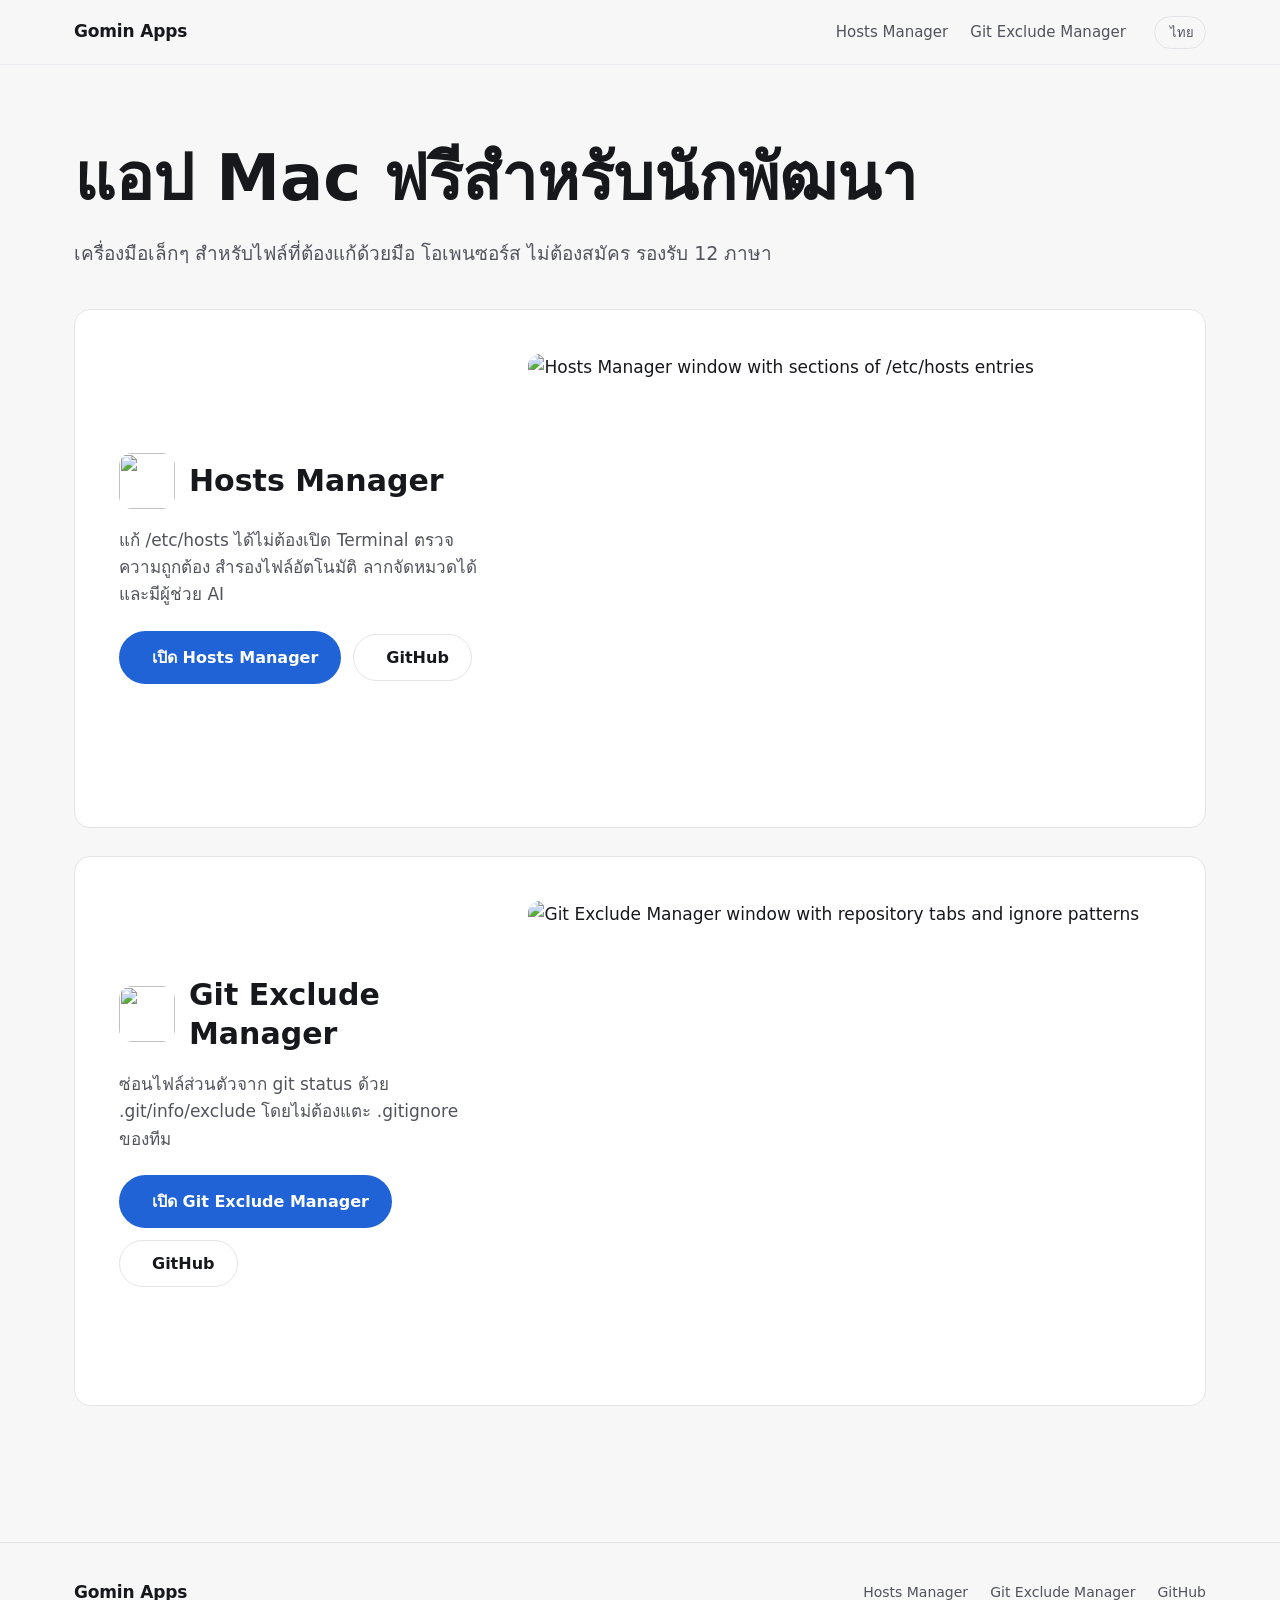
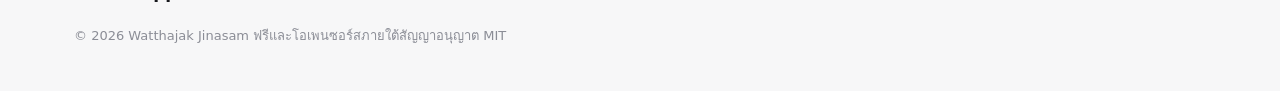
==== th/index.html @ 3a168182 "2026 Added Home Page and Link Fixer." ====
<!doctype html>
<html lang="th" data-i18n="/i18n/">
<head>
  <base href="../">
  <meta charset="utf-8">
  <meta name="viewport" content="width=device-width, initial-scale=1">
  <title>Gomin Apps · แอป Mac ฟรีสำหรับนักพัฒนา</title>
  <meta name="description" data-th="แอป macOS ฟรีโอเพนซอร์สโดย Watthajak Jinasam: Hosts Manager สำหรับ /etc/hosts และ Git Exclude Manager สำหรับ .git/info/exclude รองรับ 12 ภาษา" content="แอป macOS ฟรีโอเพนซอร์สโดย Watthajak Jinasam: Hosts Manager สำหรับ /etc/hosts และ Git Exclude Manager สำหรับ .git/info/exclude รองรับ 12 ภาษา">
  <link rel="canonical" href="https://gomin2013.github.io/th/">
  <link rel="alternate" hreflang="en" href="https://gomin2013.github.io/">
  <link rel="alternate" hreflang="th" href="https://gomin2013.github.io/th/">
  <link rel="alternate" hreflang="x-default" href="https://gomin2013.github.io/">
  <meta property="og:type" content="website">
  <meta property="og:title" data-th="Gomin Apps · แอป Mac ฟรีสำหรับนักพัฒนา" content="Gomin Apps · แอป Mac ฟรีสำหรับนักพัฒนา">
  <meta property="og:locale" content="th_TH">
  <meta property="og:locale:alternate" content="en_US">
  <meta property="og:description" data-th="Hosts Manager และ Git Exclude Manager ฟรีและโอเพนซอร์ส" content="Hosts Manager และ Git Exclude Manager ฟรีและโอเพนซอร์ส">
  <meta property="og:url" content="https://gomin2013.github.io/th/">
  <meta property="og:image" content="https://gomin2013.github.io/hosts-manager/assets/img/og-image.png">
  <meta name="twitter:card" content="summary_large_image">
  <link rel="icon" type="image/png" href="/favicon.png">
  <link rel="stylesheet" href="https://unpkg.com/@phosphor-icons/web@2.1.1/src/regular/style.css">
  <!-- ponytail: own copy of the new site.css/js until hosts-manager v1.1.0 is live (then /hosts-manager/assets/ again); images and fonts come from that site -->
  <link rel="stylesheet" href="/assets/site.css">
  <script>try{var d=document.documentElement,n=(navigator.language||"").toLowerCase(),l="th"||(/^zh-(hant|tw|hk|mo)/.test(n)?"zh-Hant":/^zh/.test(n)?"zh-Hans":/^fil/.test(n)?"tl":n.slice(0,2));if("en th ja ko vi id ms tl zh-Hans zh-Hant es ru".split(" ").indexOf(l)<0)l="en";d.lang=l;if(l==="th"){d.classList.add("th");document.querySelectorAll("[data-th]").forEach(function(e){e.tagName==="TITLE"?e.textContent=e.dataset.th:e.content=e.dataset.th})}else if(l!=="en")d.classList.add("i18n-wait")}catch(e){}</script>
</head>
<body>
  <header class="site-header">
    <div class="wrap nav">
      <a class="brand" href="/">Gomin Apps</a>
      <nav class="nav-links" aria-label="Main">
        <a href="/hosts-manager/">Hosts Manager</a>
        <a href="/git-exclude-manager/" class="hide-sm">Git Exclude Manager</a>
      </nav>
      <button type="button" class="lang-btn" data-lang-open aria-haspopup="dialog" aria-label="Language"><i class="ph ph-globe" aria-hidden="true"></i><span class="lang-name">English</span><span class="lang-code">en</span></button>
    </div>
  </header>

  <main id="main">
    <section class="page-hero">
      <div class="wrap">
        <h1><span class="en">Free Mac apps for developers</span><span class="th">แอป Mac ฟรีสำหรับนักพัฒนา</span></h1>
        <p class="lede"><span class="en">Small, native tools for the files you edit by hand. Open source, no account, 12 languages.</span><span class="th">เครื่องมือเล็กๆ สำหรับไฟล์ที่ต้องแก้ด้วยมือ โอเพนซอร์ส ไม่ต้องสมัคร รองรับ 12 ภาษา</span></p>
      </div>
    </section>

    <section style="padding-top:16px">
      <div class="wrap" style="display:grid;gap:28px">
        <div class="sibling">
          <div>
            <div class="who">
              <img src="/hosts-manager/assets/img/hm-icon.png" width="56" height="56" alt="">
              <h2 style="font-size:30px">Hosts Manager</h2>
            </div>
            <p><span class="en">Edit /etc/hosts without the terminal. Validation, automatic backups, draggable sections and an optional AI assistant.</span><span class="th">แก้ /etc/hosts ได้ไม่ต้องเปิด Terminal ตรวจความถูกต้อง สำรองไฟล์อัตโนมัติ ลากจัดหมวดได้ และมีผู้ช่วย AI</span></p>
            <div class="cta-row" style="margin-top:22px">
              <a class="btn btn-primary" href="/hosts-manager/"><i class="ph ph-arrow-right" aria-hidden="true"></i><span class="en">Open Hosts Manager</span><span class="th">เปิด Hosts Manager</span></a>
              <a class="btn btn-ghost" href="https://github.com/gomin2013/hosts-manager" target="_blank" rel="noopener"><i class="ph ph-github-logo" aria-hidden="true"></i>GitHub</a>
            </div>
          </div>
          <img class="shot" src="/hosts-manager/assets/img/hm-main-dark.png" width="1432" height="972" loading="lazy" alt="Hosts Manager window with sections of /etc/hosts entries">
        </div>

        <div class="sibling">
          <div>
            <div class="who">
              <img src="/git-exclude-manager/assets/img/gem-icon.png" width="56" height="56" alt="">
              <h2 style="font-size:30px">Git Exclude Manager</h2>
            </div>
            <p><span class="en">Keep local files out of git status with .git/info/exclude, without touching your team's .gitignore.</span><span class="th">ซ่อนไฟล์ส่วนตัวจาก git status ด้วย .git/info/exclude โดยไม่ต้องแตะ .gitignore ของทีม</span></p>
            <div class="cta-row" style="margin-top:22px">
              <a class="btn btn-primary" href="/git-exclude-manager/"><i class="ph ph-arrow-right" aria-hidden="true"></i><span class="en">Open Git Exclude Manager</span><span class="th">เปิด Git Exclude Manager</span></a>
              <a class="btn btn-ghost" href="https://github.com/gomin2013/git-exclude-manager" target="_blank" rel="noopener"><i class="ph ph-github-logo" aria-hidden="true"></i>GitHub</a>
            </div>
          </div>
          <img class="shot" src="/git-exclude-manager/assets/img/gem-main.png" width="1100" height="800" loading="lazy" alt="Git Exclude Manager window with repository tabs and ignore patterns">
        </div>
      </div>
    </section>
  </main>

  <footer class="site-footer">
    <div class="wrap foot">
      <span class="brand">Gomin Apps</span>
      <nav aria-label="Footer">
        <a href="/hosts-manager/">Hosts Manager</a>
        <a href="/git-exclude-manager/">Git Exclude Manager</a>
        <a href="https://github.com/gomin2013" target="_blank" rel="noopener">GitHub</a>
      </nav>
      <small><span class="en">© 2026 Watthajak Jinasam. Free and open source under the MIT License.</span><span class="th">© 2026 Watthajak Jinasam ฟรีและโอเพนซอร์สภายใต้สัญญาอนุญาต MIT</span></small>
    </div>
  </footer>
  <script src="/assets/site.js" defer></script>
</body>
</html>
---- assets/site.css ----
/* Copy of hosts-manager/docs/assets/site.css (develop, 2026-10-21) so this page's 12-language picker works while
   hosts-manager main still serves v1.0.2. ponytail: once HM v1.1.0 is live, link /hosts-manager/assets/site.css
   again (ADR-002) and delete this file. */
/* Hosts Manager site: native CSS, no build step (GitHub Pages).
   Shape rule: cards 16px, images 12px, buttons + pills full-pill. One accent (the app's network blue). */

@font-face {
  font-family: "Geist";
  src: url("/hosts-manager/assets/fonts/Geist-Variable.woff2") format("woff2");
  font-weight: 100 900;
  font-display: swap;
}
@font-face {
  font-family: "Geist Mono";
  src: url("/hosts-manager/assets/fonts/GeistMono-Variable.woff2") format("woff2");
  font-weight: 100 900;
  font-display: swap;
}

:root {
  --bg: #f7f7f8;
  --surface: #ffffff;
  --surface-2: #f0f1f4;
  --text: #17181c;
  --muted: #52545c;
  --faint: #8b8d96;
  --line: #e3e4e8;
  --accent: #1f63d6;          /* white text on it: 5.6:1 */
  --accent-text: #1a56bd;     /* links on --bg: 6.4:1 */
  --accent-soft: #e6eefc;
  --sand: #f3e2c4;            /* warm tint (v1.0 fox mascot) */
  --shadow: 0 1px 2px rgb(23 35 66 / .06), 0 12px 40px -12px rgb(23 35 66 / .18);
  --radius-card: 16px;
  --radius-img: 12px;
  --max: 1180px;
  --font: "Geist", "Sukhumvit Set", "Thonburi", "Noto Sans Thai", system-ui, sans-serif;
  --mono: "Geist Mono", ui-monospace, "SF Mono", Menlo, monospace;
  --ease: cubic-bezier(.16, 1, .3, 1);
  color-scheme: light;
}

@media (prefers-color-scheme: dark) {
  :root {
    --bg: #0c0d10;
    --surface: #15161a;
    --surface-2: #1c1d22;
    --text: #f2f2f4;
    --muted: #a3a5ae;
    --faint: #70727b;
    --line: #26282e;
    --accent: #2563e0;        /* white text: 5.0:1 */
    --accent-text: #79a8ff;   /* links on --bg: 7.9:1 */
    --accent-soft: #14213a;
    --sand: #3a2f1f;
    --shadow: 0 1px 2px rgb(0 0 0 / .4), 0 18px 50px -16px rgb(0 0 0 / .7);
    color-scheme: dark;
  }
}

*, *::before, *::after { box-sizing: border-box; }
html { -webkit-text-size-adjust: 100%; scroll-behavior: smooth; }
body {
  margin: 0;
  background: var(--bg);
  color: var(--text);
  font: 400 17px/1.6 var(--font);
  -webkit-font-smoothing: antialiased;
  text-rendering: optimizeLegibility;
}
img { max-width: 100%; height: auto; display: block; }
a { color: var(--accent-text); text-decoration-thickness: 1px; text-underline-offset: 3px; }
code, kbd, pre { font-family: var(--mono); font-size: .9em; }
code { overflow-wrap: anywhere; }  /* long paths (/Library/Application Support/…) on phones */
:focus-visible { outline: 2px solid var(--accent); outline-offset: 3px; border-radius: 6px; }

/* Language: every string ships in both languages; the <html> class picks one (set before first paint). */
html:not(.th) .th, html.th .en { display: none !important; }
/* Other languages hide the page until site.js swaps their text in (at most 1.5 s), so English doesn't flash first */
html.i18n-wait body { visibility: hidden; animation: i18n-show 0s 1.5s forwards; }
@keyframes i18n-show { to { visibility: visible; } }

.wrap { width: 100%; max-width: var(--max); margin: 0 auto; padding: 0 24px; }
.muted { color: var(--muted); }
.mono { font-family: var(--mono); }
.skip { position: absolute; left: -9999px; }
.skip:focus { left: 16px; top: 12px; z-index: 30; background: var(--surface); padding: 8px 14px; }

/* ── Header ───────────────────────────────────────────── */
.site-header {
  position: sticky; top: 0; z-index: 20;
  background: color-mix(in srgb, var(--bg) 82%, transparent);
  backdrop-filter: saturate(160%) blur(16px);
  -webkit-backdrop-filter: saturate(160%) blur(16px);
  border-bottom: 1px solid color-mix(in srgb, var(--line) 70%, transparent);
}
@media (prefers-reduced-transparency: reduce) { .site-header { background: var(--bg); backdrop-filter: none; } }
.nav { height: 64px; display: flex; align-items: center; gap: 28px; }
.brand { display: flex; align-items: center; gap: 10px; color: var(--text); text-decoration: none; font-weight: 600; letter-spacing: -.01em; }
.brand img { width: 30px; height: 30px; border-radius: 7px; }
.nav-links { display: flex; gap: 22px; margin-left: auto; }
.nav-links a { color: var(--muted); text-decoration: none; font-size: 15px; white-space: nowrap; }
.nav-links a:hover, .nav-links a[aria-current="page"] { color: var(--text); }
.lang { display: flex; border: 1px solid var(--line); border-radius: 999px; padding: 2px; }
.lang button {
  font: 500 12px var(--font); color: var(--muted); background: none; border: 0;
  border-radius: 999px; padding: 4px 10px; cursor: pointer;
}
.lang button[aria-pressed="true"] { background: var(--surface-2); color: var(--text); }
/* Language picker: header button + modal <dialog> with search (site.js builds the dialog for every page).
   ponytail: the old .lang pill rules above stay until gomin2013.github.io (which borrows this file) ships the button. */
.lang-btn {
  display: flex; align-items: center; gap: 6px; cursor: pointer;
  font: 500 13px var(--font); color: var(--muted); background: none;
  border: 1px solid var(--line); border-radius: 999px; padding: 5px 11px 5px 9px;
}
.lang-btn:hover { color: var(--text); }
.lang-btn:focus-visible { outline: 2px solid var(--accent); outline-offset: 2px; }
.lang-btn .lang-code { display: none; }
.nav-links a > i { display: none; }
/* Phones: Download / About become icons (their text stays for screen readers), the language button shows its short
   code. The app name and the code show only while they fit — breakpoints measured with the widest code, "zh-tw". */
@media (max-width: 800px) {
  .brand { white-space: nowrap; }
  .nav-links:has(a > i) { gap: 4px; }
  .nav-links a:has(> i) { display: grid; place-items: center; width: 38px; height: 38px; border-radius: 999px; font-size: 0; }
  .nav-links a > i { display: block; font-size: 20px; }
  .nav-links a[aria-current="page"]:has(> i) { background: var(--surface-2); }
  .lang-btn .lang-name { display: none; }
  .lang-btn .lang-code { display: inline; }
}
@media (max-width: 400px) { .brand:has(img) { font-size: 0; } }  /* icon only; the name stays for screen readers */
@media (max-width: 270px) { .lang-btn .lang-code { display: none; } .lang-btn { padding: 7px; } }  /* globe only */
@media (max-width: 361px) { .brand:not(:has(img)) ~ .lang-btn .lang-code { display: none; } .brand:not(:has(img)) ~ .lang-btn { padding: 7px; } }  /* gomin index */
@media (max-width: 480px) { .btn { white-space: normal; } }
html:has(.lang-dialog[open]) { overflow: hidden; }
.lang-dialog {
  width: min(420px, calc(100vw - 32px)); max-height: min(580px, calc(100dvh - 48px)); padding: 0;
  color: var(--text); background: var(--surface); border: 1px solid var(--line); border-radius: var(--radius-card);
  box-shadow: var(--shadow);
}
.lang-dialog[open] { display: flex; animation: lang-in .2s var(--ease); }
.lang-dialog::backdrop { background: rgb(10 12 18 / .45); backdrop-filter: blur(4px); }
.lang-panel { display: flex; flex-direction: column; gap: 12px; width: 100%; min-height: 0; padding: 16px; }
.lang-head { display: flex; align-items: center; justify-content: space-between; padding-left: 4px; }
.lang-head h2 { font-size: 18px; margin: 0; }
.lang-close {
  display: grid; place-items: center; width: 32px; height: 32px; cursor: pointer; font-size: 16px;
  color: var(--muted); background: var(--surface-2); border: 0; border-radius: 999px;
}
.lang-close:hover { color: var(--text); }
.lang-search {
  display: flex; align-items: center; gap: 8px; padding: 0 14px; color: var(--faint);
  background: var(--bg); border: 1px solid var(--line); border-radius: 999px;
}
.lang-search:focus-within { border-color: var(--accent); }
.lang-search input {
  flex: 1; min-width: 0; padding: 10px 0; border: 0; outline: 0; background: none;
  font: 15px var(--font); color: var(--text);
}
.lang-options { list-style: none; margin: 0; padding: 0; min-height: 0; overflow-y: auto; display: grid; gap: 2px; }
.lang-options button {
  display: flex; align-items: center; gap: 10px; width: 100%; text-align: left; cursor: pointer;
  font: 500 15px var(--font); color: var(--text); background: none; border: 0; border-radius: 10px; padding: 10px 12px;
}
.lang-options button:hover, .lang-options button:focus-visible { background: var(--surface-2); outline: none; }
.lang-options .flag { font-size: 20px; line-height: 1; }
.lang-options small { color: var(--faint); font-size: 13px; font-weight: 400; }
.lang-options [aria-current="true"]::after { content: "✓"; margin-left: auto; color: var(--accent-text); font-weight: 600; }
.lang-empty { margin: 8px 0 12px; text-align: center; color: var(--muted); font-size: 14px; }
@keyframes lang-in { from { opacity: 0; transform: translateY(8px) scale(.98); } }
@media (prefers-reduced-motion: reduce) { .lang-dialog[open] { animation: none; } }
@media (max-width: 800px) {  /* 800: the full header needs up to 784px (Russian) */
  .nav { gap: 14px; }
  .nav-links { gap: 14px; }
  .nav-links .hide-sm { display: none; }
}

/* ── Buttons ──────────────────────────────────────────── */
.btn {
  display: inline-flex; align-items: center; gap: 10px; white-space: nowrap;
  font: 600 16px var(--font); text-decoration: none; cursor: pointer;
  padding: 13px 22px; border-radius: 999px; border: 1px solid transparent;
  transition: transform .25s var(--ease), background-color .2s, border-color .2s;
}
.btn i { font-size: 20px; }
.btn:active { transform: translateY(1px) scale(.98); }
.btn-primary { background: var(--accent); color: #fff; }
.btn-primary:hover { background: color-mix(in srgb, var(--accent) 88%, #000); }
.btn-ghost { color: var(--text); border-color: var(--line); background: var(--surface); }
.btn-ghost:hover { border-color: var(--faint); }
.cta-row { display: flex; flex-wrap: wrap; gap: 12px; align-items: center; }
.cta-note { font-size: 14px; color: var(--muted); }

/* ── Type ─────────────────────────────────────────────── */
h1, h2, h3 { line-height: 1.1; letter-spacing: -.025em; margin: 0; font-weight: 650; overflow-wrap: break-word; hyphens: auto; }  /* long ru/vi/id words on phones */
h1 { font-size: clamp(40px, 5.2vw, 64px); }
h2 { font-size: clamp(30px, 3.6vw, 44px); }
h3 { font-size: 20px; letter-spacing: -.01em; line-height: 1.3; }
html:is(.th, :lang(vi), :lang(ja), :lang(ko), :lang(zh)) :is(h1, h2, h3) { line-height: 1.3; letter-spacing: 0; }
.lede { font-size: 19px; color: var(--muted); max-width: 52ch; margin: 18px 0 0; }
.eyebrow { font: 500 13px var(--mono); color: var(--accent-text); letter-spacing: .02em; margin: 0 0 14px; }
section { padding: 96px 0; }
@media (max-width: 760px) { section { padding: 64px 0; } }
.section-head { max-width: 640px; margin-bottom: 44px; }
.section-head p { color: var(--muted); margin: 14px 0 0; }

/* ── Hero (asymmetric split) ──────────────────────────── */
.hero { padding: 72px 0 40px; overflow: hidden; }
.hero-grid { display: grid; grid-template-columns: minmax(0, 5fr) minmax(0, 7fr); gap: 56px; align-items: center; }
.hero-copy .cta-row { margin-top: 32px; }
.hero-copy .cta-note { margin-top: 14px; }
.hero-shot { position: relative; margin-right: -120px; }
.hero-shot .shot { width: 100%; }
.hero-shot .fox {  /* mascot (glass robot since v1.1; class name kept) */
  position: absolute; width: 132px; left: -44px; bottom: -18px;
  filter: drop-shadow(0 10px 18px rgb(0 0 0 / .18));
}
@media (max-width: 960px) {
  .hero-grid { grid-template-columns: 1fr; gap: 36px; }
  .hero-shot { margin-right: 0; }
  .hero-shot .fox { width: 96px; left: -6px; bottom: -14px; }
}

/* ── Facts strip ──────────────────────────────────────── */
.facts { padding: 24px 0 8px; }
.facts ul {
  list-style: none; margin: 0; padding: 22px 0; display: grid; grid-template-columns: repeat(4, 1fr); gap: 20px;
  border-top: 1px solid var(--line); border-bottom: 1px solid var(--line);
}
.facts li { display: flex; gap: 12px; align-items: center; font-size: 15px; color: var(--muted); }
.facts i { font-size: 24px; color: var(--accent-text); flex: none; }
.facts strong { color: var(--text); font-weight: 600; display: block; }
@media (max-width: 860px) { .facts ul { grid-template-columns: 1fr 1fr; } }
@media (max-width: 480px) { .facts ul { grid-template-columns: 1fr; } }

/* ── Bento ────────────────────────────────────────────── */
.bento { display: grid; grid-template-columns: repeat(6, 1fr); gap: 16px; }
.cell {
  background: var(--surface); border: 1px solid var(--line); border-radius: var(--radius-card);
  padding: 28px; overflow: hidden; position: relative; display: flex; flex-direction: column; gap: 10px;
}
.cell p { margin: 0; color: var(--muted); font-size: 16px; }
.cell .ico { font-size: 26px; color: var(--accent-text); }
.cell-a { grid-column: span 4; grid-row: span 2; }
.cell-a img { margin: 18px -28px -28px 0; border-radius: var(--radius-img) 0 0 0; border: 1px solid var(--line); border-right: 0; border-bottom: 0; }
.cell-b, .cell-c { grid-column: span 2; }
.cell-d { grid-column: span 3; grid-row: span 2; background: linear-gradient(140deg, var(--accent-soft), var(--surface) 70%); }
.cell-d img { width: min(100%, 320px); margin-top: 8px; border-radius: var(--radius-img); border: 1px solid var(--line); }
.cell-e, .cell-g { grid-column: span 3; }
.swatches { display: grid; grid-template-columns: repeat(8, 22px); gap: 10px; margin-top: 16px; }
.swatches span { width: 22px; height: 22px; border-radius: 50%; background: var(--c); }
.gradients { display: grid; grid-template-columns: repeat(4, 56px); gap: 10px; margin-top: 14px; }
.gradients span { height: 34px; border-radius: 9px; background: linear-gradient(135deg, var(--a), var(--b)); }
.cell pre {
  margin: 8px 0 0; padding: 14px 16px; border-radius: var(--radius-img); background: var(--surface-2);
  font-size: 13px; line-height: 1.7; overflow-x: auto; color: var(--text);
}
.cell pre .c { color: var(--faint); }
.cell pre .off { color: var(--faint); text-decoration: line-through; }
kbd {
  font-size: 13px; padding: 1px 7px; border-radius: 6px; border: 1px solid var(--line);
  background: var(--surface-2); color: var(--text);
}
@media (max-width: 900px) {
  .bento { grid-template-columns: 1fr 1fr; }
  .cell-a, .cell-d, .cell-e, .cell-g { grid-column: span 2; grid-row: auto; }
  .cell-b, .cell-c { grid-column: span 1; }
}
@media (max-width: 560px) {
  .bento { grid-template-columns: 1fr; }
  .cell-a, .cell-b, .cell-c, .cell-d, .cell-e, .cell-g { grid-column: auto; }
}

/* ── Save pipeline (horizontal flow) ──────────────────── */
.flow { list-style: none; margin: 0; padding: 0; display: grid; grid-template-columns: repeat(5, 1fr); gap: 0; counter-reset: step; }
.flow li { position: relative; padding: 0 18px 0 0; }
.flow li::before {
  content: ""; position: absolute; top: 22px; left: 52px; right: 6px; height: 1px; background: var(--line);
}
.flow li:last-child::before { display: none; }
.flow .dot {
  width: 44px; height: 44px; border-radius: 999px; display: grid; place-items: center;
  background: var(--accent-soft); color: var(--accent-text); font-size: 22px; position: relative;
}
.flow h3 { font-size: 17px; margin: 18px 0 6px; }
.flow p { margin: 0; font-size: 15px; color: var(--muted); }
.pin-note {
  margin-top: 48px; display: flex; gap: 14px; align-items: flex-start; max-width: 760px;
  padding: 20px 22px; border-radius: var(--radius-card); background: var(--surface); border: 1px solid var(--line);
}
.pin-note i { font-size: 24px; color: var(--accent-text); flex: none; margin-top: 2px; }
.pin-note p { margin: 0; color: var(--muted); }
@media (max-width: 900px) {
  .flow { grid-template-columns: 1fr; gap: 26px; }
  .flow li { display: grid; grid-template-columns: 44px 1fr; column-gap: 16px; padding: 0; }
  .flow li::before { top: 52px; bottom: -22px; left: 22px; right: auto; width: 1px; height: auto; }
  .flow h3 { margin: 10px 0 4px; }
  .flow .dot { grid-row: span 2; }
}

/* ── AI split ─────────────────────────────────────────── */
.ai { background: var(--surface); border-top: 1px solid var(--line); border-bottom: 1px solid var(--line); }
.ai-grid { display: grid; grid-template-columns: minmax(0, 6fr) minmax(0, 5fr); gap: 64px; align-items: center; }
.ai-visual { position: relative; padding: 0 0 40px 40px; }
.ai-visual .panel { width: 46%; border-radius: var(--radius-img); box-shadow: var(--shadow); border: 1px solid var(--line); }
.ai-visual .editor {
  position: absolute; right: 0; bottom: 0; width: 78%; border-radius: var(--radius-img);
  box-shadow: var(--shadow);
}
.ai-copy ul { list-style: none; padding: 0; margin: 26px 0 0; display: grid; gap: 14px; }
.ai-copy li { display: flex; gap: 12px; color: var(--muted); }
.ai-copy li i { color: var(--accent-text); font-size: 22px; flex: none; margin-top: 2px; }
.logos { display: flex; flex-wrap: wrap; gap: 26px; align-items: center; margin-top: 30px; }
.logos img { height: 26px; width: auto; }
@media (max-width: 900px) {
  .ai-grid { grid-template-columns: 1fr; gap: 40px; }
  .ai-visual { padding: 0 0 30px 0; }
}

/* ── Sibling app ──────────────────────────────────────── */
.sibling {
  display: grid; grid-template-columns: minmax(0, 4fr) minmax(0, 7fr); gap: 48px; align-items: center;
  padding: 44px; border-radius: var(--radius-card); background: var(--surface); border: 1px solid var(--line);
  overflow: hidden;
}
.sibling .who { display: flex; align-items: center; gap: 14px; margin-bottom: 18px; }
.sibling .who img { width: 56px; height: 56px; border-radius: 13px; }
.sibling p { color: var(--muted); }
.sibling .shot { margin-right: -120px; border-radius: var(--radius-img); }
@media (max-width: 900px) {
  .sibling { grid-template-columns: minmax(0, 1fr); padding: 28px; }
  .sibling .shot { margin-right: 0; }
}

/* ── Closing CTA ──────────────────────────────────────── */
.closing { text-align: left; }
.closing-inner {
  display: grid; grid-template-columns: auto 1fr; gap: 40px; align-items: center;
  padding: 48px; border-radius: var(--radius-card);
  background: linear-gradient(120deg, var(--accent-soft), var(--surface) 55%, color-mix(in srgb, var(--sand) 55%, var(--surface)));
  border: 1px solid var(--line);
}
.closing-inner img { width: 168px; }
.closing-inner .cta-row { margin-top: 24px; }
@media (max-width: 760px) {
  .closing-inner { grid-template-columns: 1fr; padding: 30px; }
  .closing-inner img { width: 120px; }
}

/* ── Inner pages ──────────────────────────────────────── */
.page-hero { padding: 72px 0 24px; }
.page-hero p { color: var(--muted); max-width: 60ch; }
.prose { max-width: 720px; }
.prose h2 { font-size: 26px; margin: 48px 0 12px; }
.prose h3 { margin: 28px 0 8px; }
.prose p, .prose li { color: var(--muted); overflow-wrap: anywhere; }  /* plain-text paths like /Library/Application Support/… */
.prose li { margin: 6px 0; }
.prose strong { color: var(--text); }
.prose .updated { font: 500 14px var(--mono); color: var(--faint); }
.code-block {
  margin: 14px 0; padding: 16px 18px; border-radius: var(--radius-img); background: var(--surface);
  border: 1px solid var(--line); overflow-x: auto; font-size: 14px; line-height: 1.7;
}
.install { display: grid; grid-template-columns: minmax(0, 5fr) minmax(0, 6fr); gap: 56px; align-items: start; }
.install-steps { list-style: none; margin: 0; padding: 0; display: grid; gap: 14px; }
.install-steps li {
  display: grid; grid-template-columns: 40px minmax(0, 1fr); gap: 16px; padding: 20px; border-radius: var(--radius-card);
  background: var(--surface); border: 1px solid var(--line);
}
.install-steps i { font-size: 26px; color: var(--accent-text); }
.install-steps h3 { font-size: 17px; margin: 0 0 4px; }
.install-steps p { margin: 0; color: var(--muted); font-size: 15px; }
.dl-card {
  position: sticky; top: 88px; padding: 32px; border-radius: var(--radius-card); background: var(--surface);
  border: 1px solid var(--line); box-shadow: var(--shadow);
}
.dl-card .app { display: flex; gap: 16px; align-items: center; margin-bottom: 22px; }
.dl-card .app img { width: 64px; height: 64px; border-radius: 15px; }
.dl-card dl { display: grid; grid-template-columns: auto minmax(0, 1fr); gap: 6px 16px; margin: 24px 0 0; font-size: 15px; }
.dl-card dt { color: var(--faint); }
.dl-card dd { margin: 0; overflow-wrap: anywhere; }
.split-2 { display: grid; grid-template-columns: minmax(0, 1fr) minmax(0, 1fr); gap: 40px; }  /* minmax: long <pre> lines scroll */
@media (max-width: 900px) {
  .install, .split-2 { grid-template-columns: minmax(0, 1fr); gap: 32px; }  /* minmax: long <pre> lines scroll instead of widening the page */
  .dl-card { position: static; }
}

/* ── Footer ───────────────────────────────────────────── */
.site-footer { border-top: 1px solid var(--line); padding: 36px 0 44px; margin-top: 40px; }
.foot { display: flex; flex-wrap: wrap; gap: 20px 32px; align-items: center; }
.foot nav { display: flex; flex-wrap: wrap; gap: 8px 22px; margin-left: auto; }
.foot nav a { color: var(--muted); text-decoration: none; font-size: 14px; }
.foot nav a:hover { color: var(--text); }
.foot small { color: var(--faint); font-size: 13px; width: 100%; }

/* ── Motion (only when the user hasn't asked for less) ── */
@media (prefers-reduced-motion: no-preference) {
  .reveal { opacity: 0; transform: translateY(18px); transition: opacity .7s var(--ease), transform .7s var(--ease); }
  .reveal.in { opacity: 1; transform: none; }
  .reveal[data-d="1"] { transition-delay: .08s; }
  .reveal[data-d="2"] { transition-delay: .16s; }
  .reveal[data-d="3"] { transition-delay: .24s; }
  .hero-shot .fox { animation: peek .9s .5s var(--ease) both; }
  @keyframes peek { from { opacity: 0; transform: translateY(24px) rotate(-6deg); } to { opacity: 1; transform: none; } }
}
@media (prefers-reduced-motion: reduce) { html { scroll-behavior: auto; } }
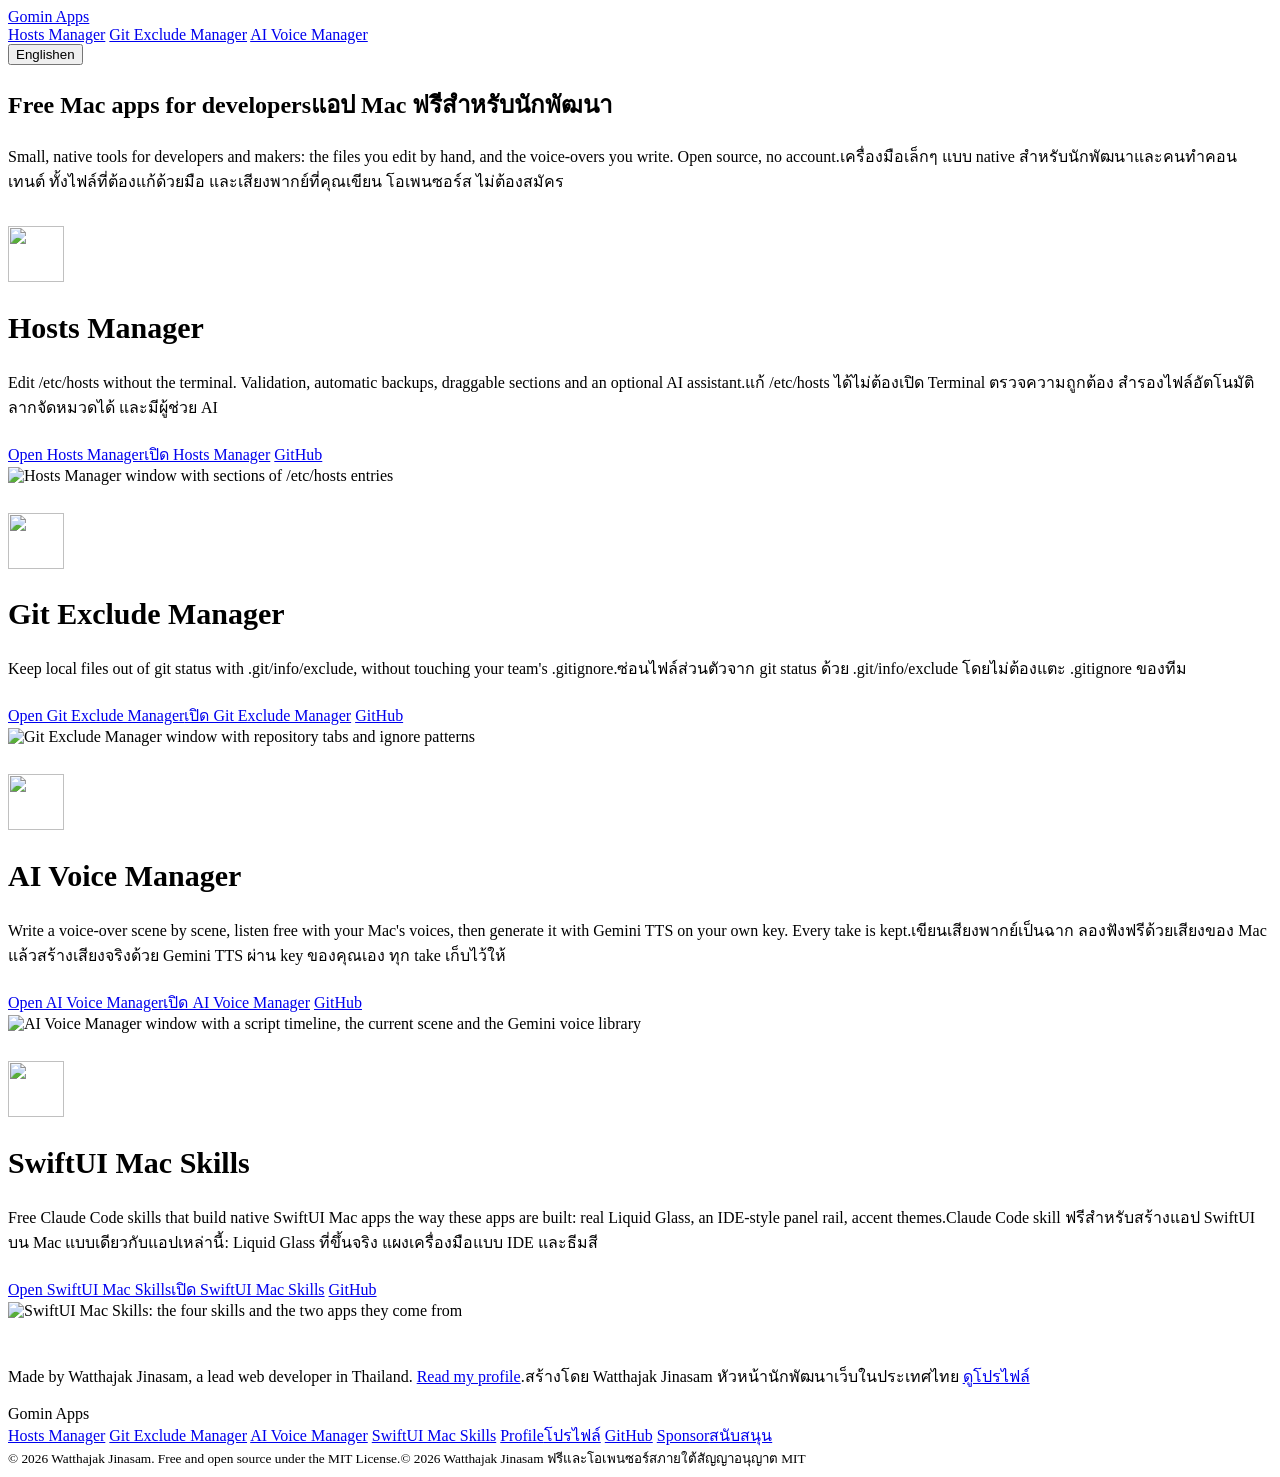
==== commit 0c18b608: "2026 Updated Home Page." ====
--- a/th/index.html
+++ b/th/index.html
@@ -5,7 +5,7 @@
   <meta charset="utf-8">
   <meta name="viewport" content="width=device-width, initial-scale=1">
   <title>Gomin Apps · แอป Mac ฟรีสำหรับนักพัฒนา</title>
-  <meta name="description" data-th="แอป macOS ฟรีโอเพนซอร์สโดย Watthajak Jinasam: Hosts Manager สำหรับ /etc/hosts และ Git Exclude Manager สำหรับ .git/info/exclude รองรับ 12 ภาษา" content="แอป macOS ฟรีโอเพนซอร์สโดย Watthajak Jinasam: Hosts Manager สำหรับ /etc/hosts และ Git Exclude Manager สำหรับ .git/info/exclude รองรับ 12 ภาษา">
+  <meta name="description" data-th="แอป macOS ฟรีโอเพนซอร์สโดย Watthajak Jinasam: Hosts Manager สำหรับ /etc/hosts, Git Exclude Manager สำหรับ .git/info/exclude และ AI Voice Manager สำหรับเสียงพากย์ AI" content="แอป macOS ฟรีโอเพนซอร์สโดย Watthajak Jinasam: Hosts Manager สำหรับ /etc/hosts, Git Exclude Manager สำหรับ .git/info/exclude และ AI Voice Manager สำหรับเสียงพากย์ AI">
   <link rel="canonical" href="https://gomin2013.github.io/th/">
   <link rel="alternate" hreflang="en" href="https://gomin2013.github.io/">
   <link rel="alternate" hreflang="th" href="https://gomin2013.github.io/th/">
@@ -14,14 +14,17 @@
   <meta property="og:title" data-th="Gomin Apps · แอป Mac ฟรีสำหรับนักพัฒนา" content="Gomin Apps · แอป Mac ฟรีสำหรับนักพัฒนา">
   <meta property="og:locale" content="th_TH">
   <meta property="og:locale:alternate" content="en_US">
-  <meta property="og:description" data-th="Hosts Manager และ Git Exclude Manager ฟรีและโอเพนซอร์ส" content="Hosts Manager และ Git Exclude Manager ฟรีและโอเพนซอร์ส">
+  <meta property="og:description" data-th="Hosts Manager, Git Exclude Manager และ AI Voice Manager ฟรีและโอเพนซอร์ส" content="Hosts Manager, Git Exclude Manager และ AI Voice Manager ฟรีและโอเพนซอร์ส">
   <meta property="og:url" content="https://gomin2013.github.io/th/">
-  <meta property="og:image" content="https://gomin2013.github.io/hosts-manager/assets/img/og-image.png">
+  <meta property="og:image" content="https://gomin2013.github.io/img/og-image.png">
+  <meta property="og:image:width" content="1200">
+  <meta property="og:image:height" content="630">
   <meta name="twitter:card" content="summary_large_image">
   <link rel="icon" type="image/png" href="/favicon.png">
+  <link rel="apple-touch-icon" href="/apple-touch-icon.png">
   <link rel="stylesheet" href="https://unpkg.com/@phosphor-icons/web@2.1.1/src/regular/style.css">
-  <!-- ponytail: own copy of the new site.css/js until hosts-manager v1.1.0 is live (then /hosts-manager/assets/ again); images and fonts come from that site -->
-  <link rel="stylesheet" href="/assets/site.css">
+  <!-- ponytail: styles and scripts come from the hosts-manager project site on this same origin -->
+  <link rel="stylesheet" href="/hosts-manager/assets/site.css">
   <script>try{var d=document.documentElement,n=(navigator.language||"").toLowerCase(),l="th"||(/^zh-(hant|tw|hk|mo)/.test(n)?"zh-Hant":/^zh/.test(n)?"zh-Hans":/^fil/.test(n)?"tl":n.slice(0,2));if("en th ja ko vi id ms tl zh-Hans zh-Hant es ru".split(" ").indexOf(l)<0)l="en";d.lang=l;if(l==="th"){d.classList.add("th");document.querySelectorAll("[data-th]").forEach(function(e){e.tagName==="TITLE"?e.textContent=e.dataset.th:e.content=e.dataset.th})}else if(l!=="en")d.classList.add("i18n-wait")}catch(e){}</script>
 </head>
 <body>
@@ -29,8 +32,9 @@
     <div class="wrap nav">
       <a class="brand" href="/">Gomin Apps</a>
       <nav class="nav-links" aria-label="Main">
-        <a href="/hosts-manager/">Hosts Manager</a>
+        <a href="/hosts-manager/" class="hide-sm">Hosts Manager</a>
         <a href="/git-exclude-manager/" class="hide-sm">Git Exclude Manager</a>
+        <a href="/ai-voice-manager/" class="hide-sm">AI Voice Manager</a>
       </nav>
       <button type="button" class="lang-btn" data-lang-open aria-haspopup="dialog" aria-label="Language"><i class="ph ph-globe" aria-hidden="true"></i><span class="lang-name">English</span><span class="lang-code">en</span></button>
     </div>
@@ -40,7 +44,7 @@
     <section class="page-hero">
       <div class="wrap">
         <h1><span class="en">Free Mac apps for developers</span><span class="th">แอป Mac ฟรีสำหรับนักพัฒนา</span></h1>
-        <p class="lede"><span class="en">Small, native tools for the files you edit by hand. Open source, no account, 12 languages.</span><span class="th">เครื่องมือเล็กๆ สำหรับไฟล์ที่ต้องแก้ด้วยมือ โอเพนซอร์ส ไม่ต้องสมัคร รองรับ 12 ภาษา</span></p>
+        <p class="lede"><span class="en">Small, native tools for developers and makers: the files you edit by hand, and the voice-overs you write. Open source, no account.</span><span class="th">เครื่องมือเล็กๆ แบบ native สำหรับนักพัฒนาและคนทำคอนเทนต์ ทั้งไฟล์ที่ต้องแก้ด้วยมือ และเสียงพากย์ที่คุณเขียน โอเพนซอร์ส ไม่ต้องสมัคร</span></p>
       </div>
     </section>
 
@@ -75,6 +79,38 @@
           </div>
           <img class="shot" src="/git-exclude-manager/assets/img/gem-main.png" width="1100" height="800" loading="lazy" alt="Git Exclude Manager window with repository tabs and ignore patterns">
         </div>
+        <div class="sibling">
+          <div>
+            <div class="who">
+              <img src="/ai-voice-manager/assets/img/avm-icon.png" width="56" height="56" alt="">
+              <h2 style="font-size:30px">AI Voice Manager</h2>
+            </div>
+            <p><span class="en">Write a voice-over scene by scene, listen free with your Mac's voices, then generate it with Gemini TTS on your own key. Every take is kept.</span><span class="th">เขียนเสียงพากย์เป็นฉาก ลองฟังฟรีด้วยเสียงของ Mac แล้วสร้างเสียงจริงด้วย Gemini TTS ผ่าน key ของคุณเอง ทุก take เก็บไว้ให้</span></p>
+            <div class="cta-row" style="margin-top:22px">
+              <a class="btn btn-primary" href="/ai-voice-manager/"><i class="ph ph-arrow-right" aria-hidden="true"></i><span class="en">Open AI Voice Manager</span><span class="th">เปิด AI Voice Manager</span></a>
+              <a class="btn btn-ghost" href="https://github.com/gomin2013/ai-voice-manager" target="_blank" rel="noopener"><i class="ph ph-github-logo" aria-hidden="true"></i>GitHub</a>
+            </div>
+          </div>
+          <img class="shot" src="/ai-voice-manager/assets/img/avm-main.png" width="1440" height="792" loading="lazy" alt="AI Voice Manager window with a script timeline, the current scene and the Gemini voice library">
+        </div>
+        <div class="sibling">
+          <div>
+            <div class="who">
+              <img src="/swiftui-mac-skills/assets/img/gomin.png" width="56" height="56" alt="">
+              <h2 style="font-size:30px">SwiftUI Mac Skills</h2>
+            </div>
+            <p><span class="en">Free Claude Code skills that build native SwiftUI Mac apps the way these apps are built: real Liquid Glass, an IDE-style panel rail, accent themes.</span><span class="th">Claude Code skill ฟรีสำหรับสร้างแอป SwiftUI บน Mac แบบเดียวกับแอปเหล่านี้: Liquid Glass ที่ขึ้นจริง แผงเครื่องมือแบบ IDE และธีมสี</span></p>
+            <div class="cta-row" style="margin-top:22px">
+              <a class="btn btn-primary" href="/swiftui-mac-skills/"><i class="ph ph-arrow-right" aria-hidden="true"></i><span class="en">Open SwiftUI Mac Skills</span><span class="th">เปิด SwiftUI Mac Skills</span></a>
+              <a class="btn btn-ghost" href="https://github.com/gomin2013/swiftui-mac-skills" target="_blank" rel="noopener"><i class="ph ph-github-logo" aria-hidden="true"></i>GitHub</a>
+            </div>
+          </div>
+          <img class="shot" src="/swiftui-mac-skills/assets/video/poster.png" width="1920" height="1080" loading="lazy" alt="SwiftUI Mac Skills: the four skills and the two apps they come from">
+        </div>
+        <div class="pin-note" style="margin-top:0">
+          <i class="ph ph-user-circle" aria-hidden="true"></i>
+          <p><span class="en">Made by Watthajak Jinasam, a lead web developer in Thailand. <a href="/profile/">Read my profile</a>.</span><span class="th">สร้างโดย Watthajak Jinasam หัวหน้านักพัฒนาเว็บในประเทศไทย <a href="/profile/">ดูโปรไฟล์</a></span></p>
+        </div>
       </div>
     </section>
   </main>
@@ -83,13 +119,17 @@
     <div class="wrap foot">
       <span class="brand">Gomin Apps</span>
       <nav aria-label="Footer">
-        <a href="/hosts-manager/">Hosts Manager</a>
+        <a href="/hosts-manager/" class="hide-sm">Hosts Manager</a>
         <a href="/git-exclude-manager/">Git Exclude Manager</a>
+        <a href="/ai-voice-manager/">AI Voice Manager</a>
+        <a href="/swiftui-mac-skills/">SwiftUI Mac Skills</a>
+        <a href="/profile/"><span class="en">Profile</span><span class="th">โปรไฟล์</span></a>
         <a href="https://github.com/gomin2013" target="_blank" rel="noopener">GitHub</a>
+        <a href="https://github.com/sponsors/gomin2013" target="_blank" rel="noopener"><span class="en">Sponsor</span><span class="th">สนับสนุน</span></a>
       </nav>
       <small><span class="en">© 2026 Watthajak Jinasam. Free and open source under the MIT License.</span><span class="th">© 2026 Watthajak Jinasam ฟรีและโอเพนซอร์สภายใต้สัญญาอนุญาต MIT</span></small>
     </div>
   </footer>
-  <script src="/assets/site.js" defer></script>
+  <script src="/hosts-manager/assets/site.js" defer></script>
 </body>
 </html>
